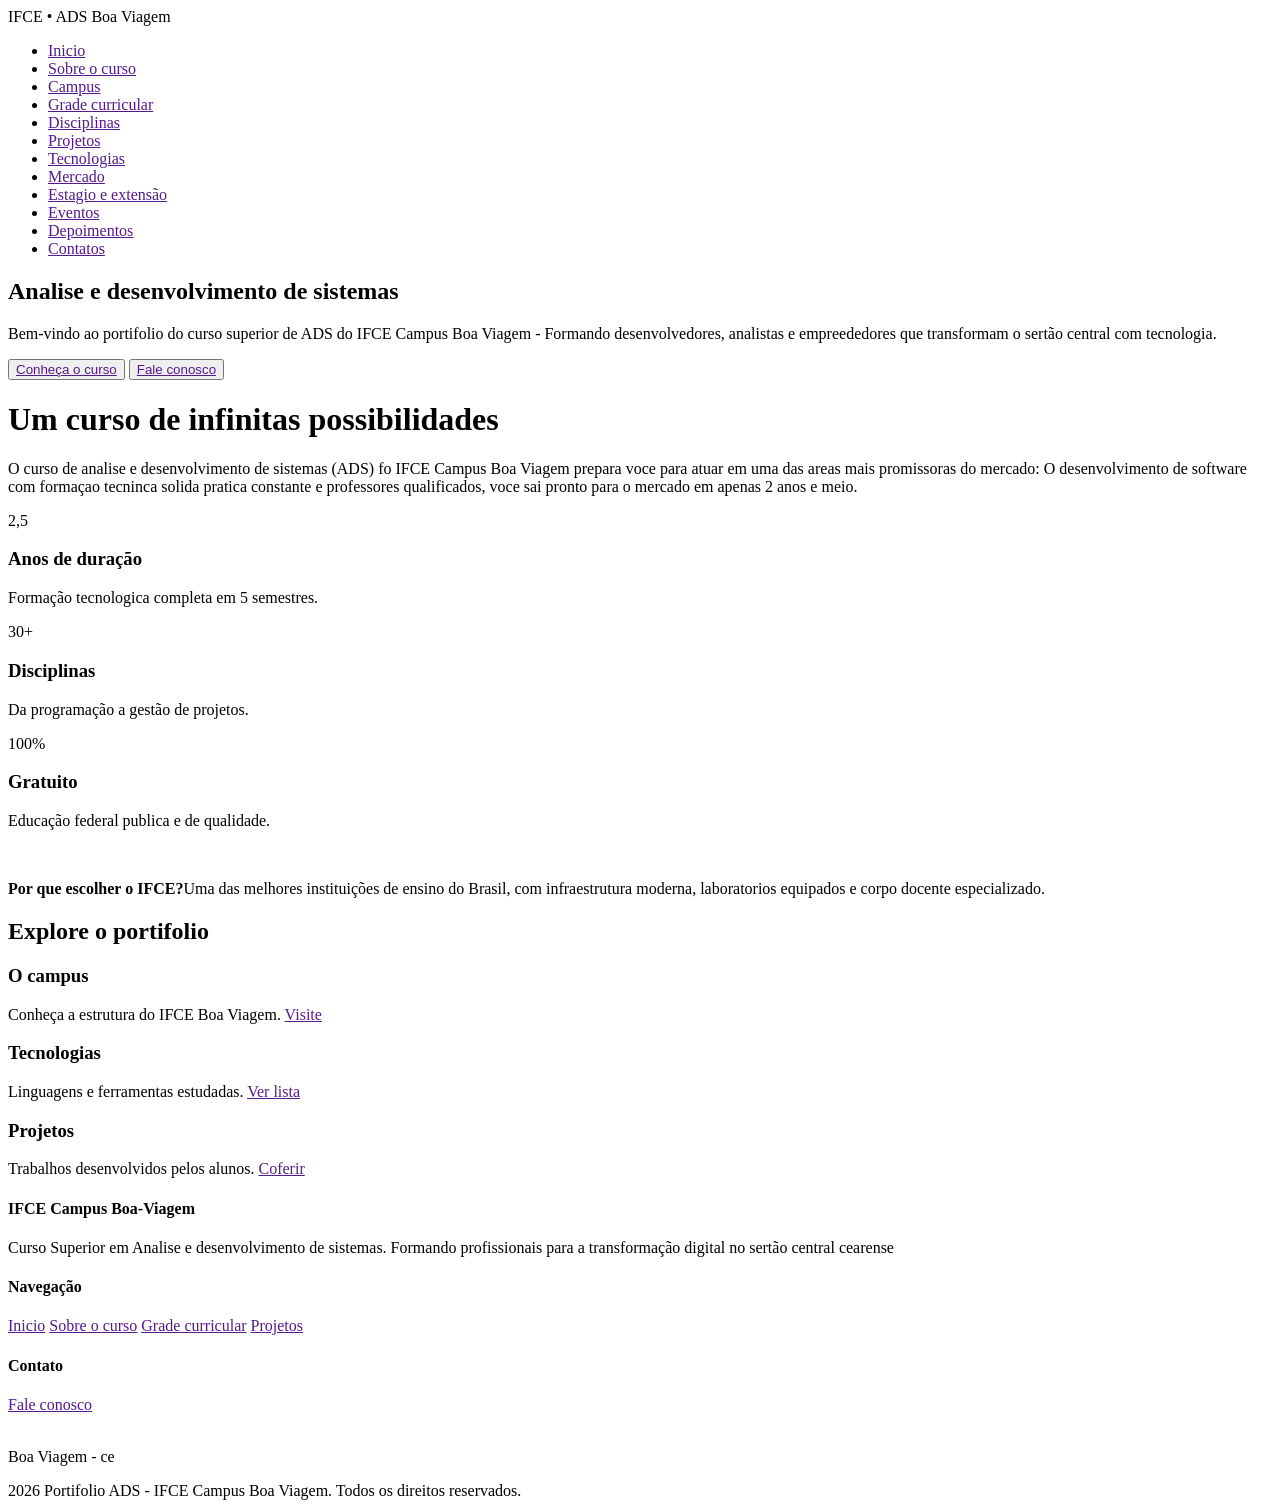
==== index.html @ c997a2b7 "Adiciona site portfolio do curso ADS IFCE Boa Viagem" ====
<!DOCTYPE html>
<html lang="pt-br">
<head>
    <meta charset="UTF-8">
    <meta name="viewport" content="width=device-width, initial-scale=1.0">
    <title>IFCE ADS Boa Viagem - Portfolio do Curso</title>
</head>
<body>
    <header class="cabecalho">
        <div>IFCE <span>•</span> ADS Boa Viagem</div>
        <nav>
            <ul>
                <li><a href="">Inicio</a></li>
                <li><a href="">Sobre o curso</a></li>
                <li><a href="">Campus</a></li>
                <li><a href="">Grade curricular</a></li>
                <li><a href="">Disciplinas</a></li>
                <li><a href="">Projetos</a></li>
                <li><a href="">Tecnologias</a></li>
                <li><a href="">Mercado</a></li>
                <li><a href="">Estagio e extensão</a></li>
                <li><a href="">Eventos</a></li>
                <li><a href="">Depoimentos</a></li>
                <li><a href="">Contatos</a></li>
            </ul>
        </nav>
    </header>

    <section>
        <h1 class="titulo-principal">Analise e desenvolvimento de sistemas</h1>
        <p>Bem-vindo ao portifolio do curso superior de ADS do IFCE Campus Boa Viagem - Formando desenvolvedores, analistas e empreededores que transformam o sertão central com tecnologia.</p>
        <button class="botao-conhecer"><a href="">Conheça o curso</a></button>
        <button class="botao-fale"><a href="">Fale conosco</a></button>
    </section>

    <main>
        <div>
            <h1 class="Titulo">Um curso de infinitas possibilidades</h1>
            <p>O curso de analise e desenvolvimento de sistemas (ADS) fo IFCE Campus Boa Viagem prepara voce para atuar em uma das areas mais promissoras do mercado: O desenvolvimento de software com formaçao tecninca solida pratica constante e professores qualificados, voce sai pronto para o mercado em apenas 2 anos e meio.</p>
            <div class="cartao-principal">
                <div class="cartao"><span class="numero">2,5</span><h3>Anos de duração</h3><p>Formação tecnologica completa em 5 semestres.</p></div>
                <div class="cartao"><span class="numero">30+</span><h3>Disciplinas</h3><p>Da programação a gestão de projetos.</p></div>
                <div class="cartao"><span class="numero">100%</span><h3>Gratuito</h3><p>Educação federal publica e de qualidade.</p></div>
            </div>
            <!--colocar a imagem depois-->
            <img src="" alt="">
            <div class="destaque"><p><strong>Por que escolher o IFCE?</strong>Uma das melhores instituições de ensino do Brasil, com infraestrutura moderna, laboratorios equipados e corpo docente especializado.</p></div>
            <h2>Explore o portifolio</h2>
            <div>
                <div class="cartao"><h3>O campus</h3><p>Conheça a estrutura do IFCE Boa Viagem. <a href="">Visite</a></p></div>
                <div class="cartao"><h3>Tecnologias</h3><p>Linguagens e ferramentas estudadas. <a href="">Ver lista</a></p></div>
                <div class="cartao"><h3>Projetos</h3><p>Trabalhos desenvolvidos pelos alunos. <a href="">Coferir</a></p></div>
            </div>
        </div>
    </main>

    <footer>
        <div>
            <div>
                <h4>IFCE Campus Boa-Viagem</h4>
                <p>Curso Superior em Analise e desenvolvimento de sistemas. Formando profissionais para a transformação digital no sertão central cearense</p>
                <div><h4>Navegação</h4></div>
                <a href="">Inicio</a>
                <a href="">Sobre o curso</a>
                <a href="">Grade curricular</a>
                <a href="">Projetos</a>
            </div>
        
        <div>
            <H4>Contato</H4>
            <a href="">Fale conosco</a>
            <p><br>Boa Viagem - ce</p>
        </div>

        <div>2026 Portifolio ADS - IFCE Campus Boa Viagem. Todos os direitos reservados.</div>
    </footer>
</body>
</html>
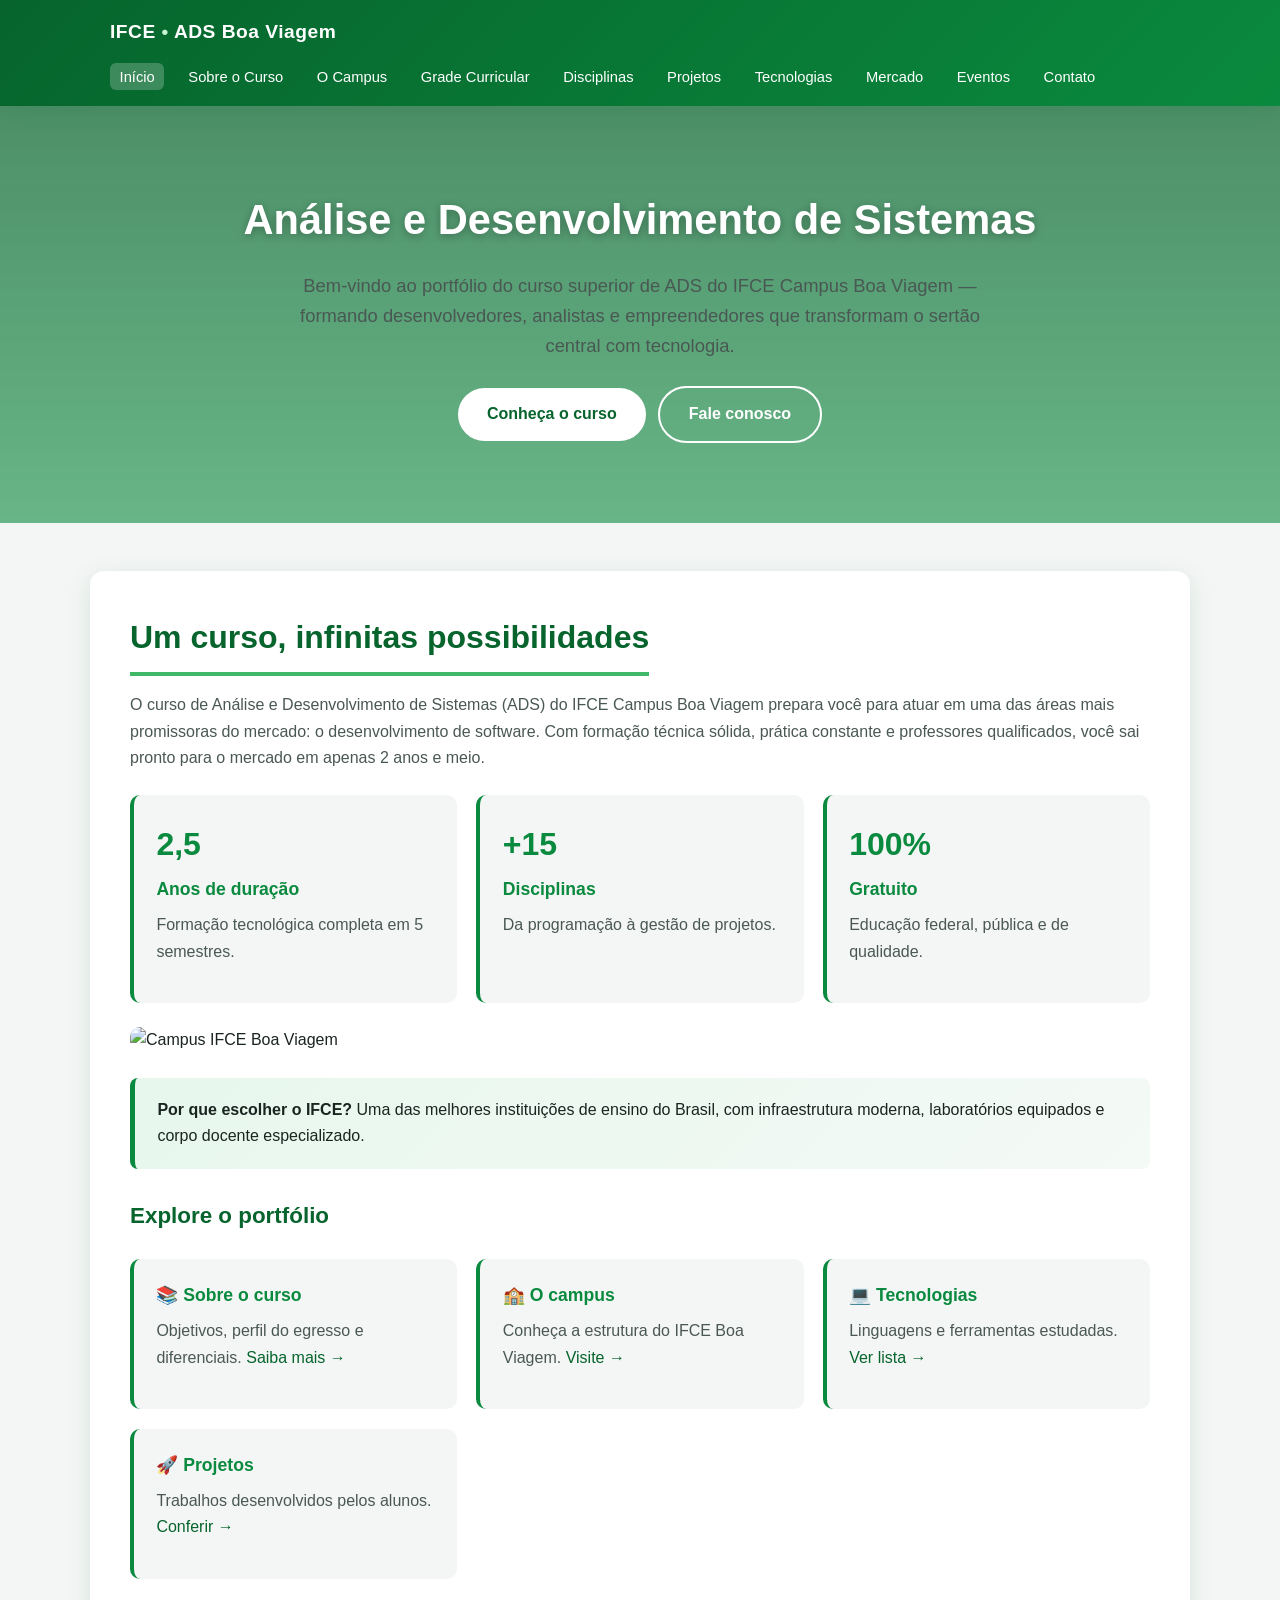
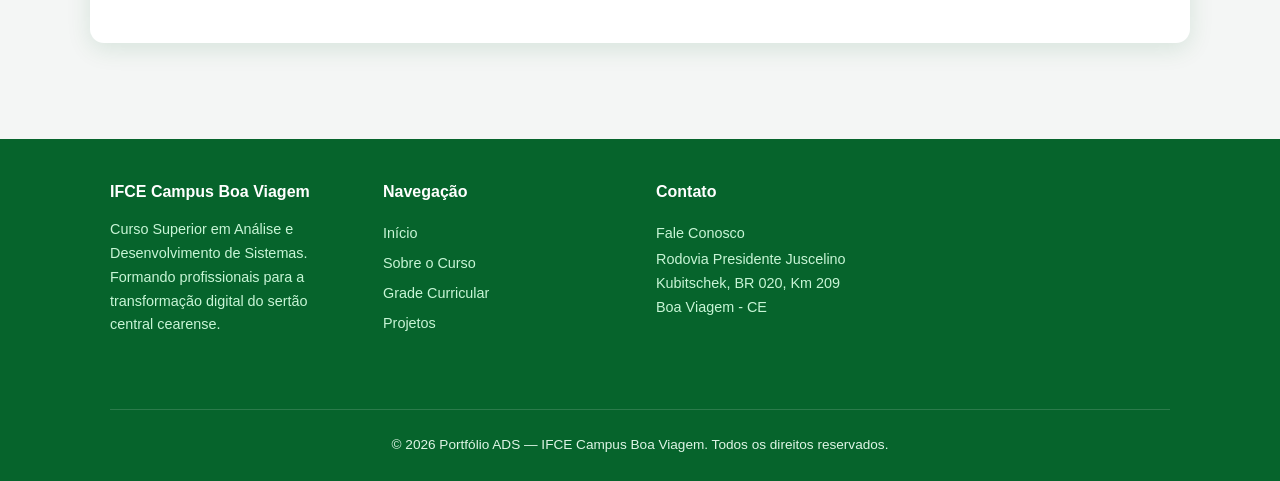
==== commit 430f60d8: "Atualização geral" ====
--- a/index.html
+++ b/index.html
@@ -1,78 +1,171 @@
-<!DOCTYPE html>
-<html lang="pt-br">
-<head>
-    <meta charset="UTF-8">
-    <meta name="viewport" content="width=device-width, initial-scale=1.0">
-    <title>IFCE ADS Boa Viagem - Portfolio do Curso</title>
-</head>
-<body>
-    <header class="cabecalho">
-        <div>IFCE <span>•</span> ADS Boa Viagem</div>
+<!doctype html>
+<html lang="pt-BR">
+  <head>
+    <meta charset="UTF-8" />
+    <meta name="viewport" content="width=device-width,initial-scale=1.0" />
+    <title>Portfólio ADS — IFCE Campus Boa Viagem | ADS IFCE Boa Viagem</title>
+    <meta
+      name="description"
+      content="Portfólio do curso de Análise e Desenvolvimento de Sistemas do IFCE Campus Boa Viagem - Portfólio ADS — IFCE Campus Boa Viagem"
+    />
+    <link rel="stylesheet" href="default.css" />
+  </head>
+  <body>
+    <header class="topo">
+      <div class="container topo-flex">
+        <div class="logo">IFCE <span>•</span> ADS Boa Viagem</div>
         <nav>
-            <ul>
-                <li><a href="">Inicio</a></li>
-                <li><a href="">Sobre o curso</a></li>
-                <li><a href="">Campus</a></li>
-                <li><a href="">Grade curricular</a></li>
-                <li><a href="">Disciplinas</a></li>
-                <li><a href="">Projetos</a></li>
-                <li><a href="">Tecnologias</a></li>
-                <li><a href="">Mercado</a></li>
-                <li><a href="">Estagio e extensão</a></li>
-                <li><a href="">Eventos</a></li>
-                <li><a href="">Depoimentos</a></li>
-                <li><a href="">Contatos</a></li>
-            </ul>
+          <ul>
+            <li>
+              <a href="index.html" data-page="index.html" class="ativo"
+                >Início</a
+              >
+            </li>
+            <li>
+              <a href="sobre.html" data-page="sobre.html">Sobre o Curso</a>
+            </li>
+            <li><a href="campus.html" data-page="campus.html">O Campus</a></li>
+            <li>
+              <a href="grade.html" data-page="grade.html">Grade Curricular</a>
+            </li>
+            <li>
+              <a href="disciplinas.html" data-page="disciplinas.html"
+                >Disciplinas</a
+              >
+            </li>
+            <li>
+              <a href="projetos.html" data-page="projetos.html">Projetos</a>
+            </li>
+            <li>
+              <a href="tecnologias.html" data-page="tecnologias.html"
+                >Tecnologias</a
+              >
+            </li>
+            <li><a href="mercado.html" data-page="mercado.html">Mercado</a></li>
+
+            <li><a href="eventos.html" data-page="eventos.html">Eventos</a></li>
+
+            <li><a href="contato.html" data-page="contato.html">Contato</a></li>
+          </ul>
         </nav>
+      </div>
     </header>
 
-    <section>
-        <h1 class="titulo-principal">Analise e desenvolvimento de sistemas</h1>
-        <p>Bem-vindo ao portifolio do curso superior de ADS do IFCE Campus Boa Viagem - Formando desenvolvedores, analistas e empreededores que transformam o sertão central com tecnologia.</p>
-        <button class="botao-conhecer"><a href="">Conheça o curso</a></button>
-        <button class="botao-fale"><a href="">Fale conosco</a></button>
+    <section class="hero">
+      <h1>Análise e Desenvolvimento de Sistemas</h1>
+      <p>
+        Bem-vindo ao portfólio do curso superior de ADS do IFCE Campus Boa
+        Viagem — formando desenvolvedores, analistas e empreendedores que
+        transformam o sertão central com tecnologia.
+      </p>
+      <a href="sobre.html" class="btn">Conheça o curso</a>
+      <a href="contato.html" class="btn btn-outline" style="margin-left: 0.5rem"
+        >Fale conosco</a
+      >
     </section>
-
     <main>
-        <div>
-            <h1 class="Titulo">Um curso de infinitas possibilidades</h1>
-            <p>O curso de analise e desenvolvimento de sistemas (ADS) fo IFCE Campus Boa Viagem prepara voce para atuar em uma das areas mais promissoras do mercado: O desenvolvimento de software com formaçao tecninca solida pratica constante e professores qualificados, voce sai pronto para o mercado em apenas 2 anos e meio.</p>
-            <div class="cartao-principal">
-                <div class="cartao"><span class="numero">2,5</span><h3>Anos de duração</h3><p>Formação tecnologica completa em 5 semestres.</p></div>
-                <div class="cartao"><span class="numero">30+</span><h3>Disciplinas</h3><p>Da programação a gestão de projetos.</p></div>
-                <div class="cartao"><span class="numero">100%</span><h3>Gratuito</h3><p>Educação federal publica e de qualidade.</p></div>
-            </div>
-            <!--colocar a imagem depois-->
-            <img src="" alt="">
-            <div class="destaque"><p><strong>Por que escolher o IFCE?</strong>Uma das melhores instituições de ensino do Brasil, com infraestrutura moderna, laboratorios equipados e corpo docente especializado.</p></div>
-            <h2>Explore o portifolio</h2>
-            <div>
-                <div class="cartao"><h3>O campus</h3><p>Conheça a estrutura do IFCE Boa Viagem. <a href="">Visite</a></p></div>
-                <div class="cartao"><h3>Tecnologias</h3><p>Linguagens e ferramentas estudadas. <a href="">Ver lista</a></p></div>
-                <div class="cartao"><h3>Projetos</h3><p>Trabalhos desenvolvidos pelos alunos. <a href="">Coferir</a></p></div>
-            </div>
-        </div>
-    </main>
-
-    <footer>
-        <div>
-            <div>
-                <h4>IFCE Campus Boa-Viagem</h4>
-                <p>Curso Superior em Analise e desenvolvimento de sistemas. Formando profissionais para a transformação digital no sertão central cearense</p>
-                <div><h4>Navegação</h4></div>
-                <a href="">Inicio</a>
-                <a href="">Sobre o curso</a>
-                <a href="">Grade curricular</a>
-                <a href="">Projetos</a>
-            </div>
-        
-        <div>
-            <H4>Contato</H4>
-            <a href="">Fale conosco</a>
-            <p><br>Boa Viagem - ce</p>
+      <div class="container">
+        <h1 class="titulo">Um curso, infinitas possibilidades</h1>
+        <p>
+          O curso de Análise e Desenvolvimento de Sistemas (ADS) do IFCE Campus
+          Boa Viagem prepara você para atuar em uma das áreas mais promissoras
+          do mercado: o desenvolvimento de software. Com formação técnica
+          sólida, prática constante e professores qualificados, você sai pronto
+          para o mercado em apenas 2 anos e meio.
+        </p>
+        <div class="grid grid-3">
+          <div class="card">
+            <span class="num">2,5</span>
+            <h3>Anos de duração</h3>
+            <p>Formação tecnológica completa em 5 semestres.</p>
+          </div>
+          <div class="card">
+            <span class="num">+15</span>
+            <h3>Disciplinas</h3>
+            <p>Da programação à gestão de projetos.</p>
+          </div>
+          <div class="card">
+            <span class="num">100%</span>
+            <h3>Gratuito</h3>
+            <p>Educação federal, pública e de qualidade.</p>
+          </div>
         </div>
 
-        <div>2026 Portifolio ADS - IFCE Campus Boa Viagem. Todos os direitos reservados.</div>
+        <img
+          src="img/campus.jpg"
+          alt="Campus IFCE Boa Viagem"
+          class="img-destaque"
+        />
+        <div class="destaque">
+          <p>
+            <strong>Por que escolher o IFCE?</strong> Uma das melhores
+            instituições de ensino do Brasil, com infraestrutura moderna,
+            laboratórios equipados e corpo docente especializado.
+          </p>
+        </div>
+        <h2>Explore o portfólio</h2>
+        <div class="grid grid-2">
+          <div class="card">
+            <h3>📚 Sobre o curso</h3>
+            <p>
+              Objetivos, perfil do egresso e diferenciais.
+              <a href="sobre.html">Saiba mais →</a>
+            </p>
+          </div>
+          <div class="card">
+            <h3>🏫 O campus</h3>
+            <p>
+              Conheça a estrutura do IFCE Boa Viagem.
+              <a href="campus.html">Visite →</a>
+            </p>
+          </div>
+          <div class="card">
+            <h3>💻 Tecnologias</h3>
+            <p>
+              Linguagens e ferramentas estudadas.
+              <a href="tecnologias.html">Ver lista →</a>
+            </p>
+          </div>
+          <div class="card">
+            <h3>🚀 Projetos</h3>
+            <p>
+              Trabalhos desenvolvidos pelos alunos.
+              <a href="projetos.html">Conferir →</a>
+            </p>
+          </div>
+        </div>
+      </div>
+    </main>
+    <footer>
+      <div class="container">
+        <div>
+          <h4>IFCE Campus Boa Viagem</h4>
+          <p style="color: #c8f5d6; font-size: 0.9rem">
+            Curso Superior em Análise e Desenvolvimento de Sistemas. Formando
+            profissionais para a transformação digital do sertão central
+            cearense.
+          </p>
+        </div>
+        <div>
+          <h4>Navegação</h4>
+          <a href="index.html">Início</a>
+          <a href="sobre.html">Sobre o Curso</a>
+          <a href="grade.html">Grade Curricular</a>
+          <a href="projetos.html">Projetos</a>
+        </div>
+        <div>
+          <h4>Contato</h4>
+          <a href="contato.html">Fale Conosco</a>
+          <p style="color: #c8f5d6; font-size: 0.9rem">
+            Rodovia Presidente Juscelino Kubitschek, BR 020, Km 209<br />Boa
+            Viagem - CE
+          </p>
+        </div>
+        <div class="copy">
+          © 2026 Portfólio ADS — IFCE Campus Boa Viagem. Todos os direitos
+          reservados.
+        </div>
+      </div>
     </footer>
-</body>
-</html>+  </body>
+</html>
--- a/default.css
+++ b/default.css
@@ -0,0 +1,477 @@
+/* ============================================
+   🌿 PORTFÓLIO ADS IFCE — ESTILOS GLOBAIS
+   ============================================ */
+
+/* ----- CORES (variáveis) ----- */
+:root {
+  --verde: #0a8a3e;
+  --verde-escuro: #06642c;
+  --verde-claro: #3fb968;
+  --branco: #ffffff;
+  --cinza: #f4f6f5;
+  --cinza-2: #e6ebe7;
+  --texto: #1a2421;
+  --texto-suave: #4a5853;
+  --sombra: 0 6px 24px rgba(6, 100, 44, 0.12);
+}
+
+/* ----- RESET BÁSICO ----- */
+* {
+  box-sizing: border-box;
+  margin: 0;
+  padding: 0;
+}
+
+html {
+  scroll-behavior: smooth;
+}
+
+body {
+  font-family: "Segoe UI", Tahoma, Arial, sans-serif;
+  color: var(--texto);
+  background: var(--cinza);
+  line-height: 1.65;
+}
+
+a {
+  color: var(--verde-escuro);
+  text-decoration: none;
+}
+
+a:hover {
+  text-decoration: underline;
+}
+
+img {
+  max-width: 100%;
+  display: block;
+}
+
+/* ============================================
+   HEADER (topo)
+   ============================================ */
+
+header.topo {
+  background: linear-gradient(135deg, var(--verde-escuro), var(--verde));
+  color: #fff;
+  padding: 1rem 0;
+  box-shadow: var(--sombra);
+  position: sticky;
+  top: 0;
+  z-index: 50;
+}
+
+.container {
+  max-width: 1100px;
+  margin: 0 auto;
+  padding: 0 1.25rem;
+}
+
+.topo-flex {
+  display: flex;
+  justify-content: space-between;
+  align-items: center;
+  flex-wrap: wrap;
+  gap: 1rem;
+}
+
+.logo {
+  font-weight: 700;
+  font-size: 1.2rem;
+  letter-spacing: 0.5px;
+}
+
+.logo span {
+  color: #c8f5d6;
+}
+
+nav ul {
+  display: flex;
+  flex-wrap: wrap;
+  gap: 0.25rem 0.9rem;
+  list-style: none;
+}
+
+nav a {
+  color: #fff;
+  font-size: 0.92rem;
+  padding: 0.35rem 0.6rem;
+  border-radius: 6px;
+  transition: background 0.2s;
+}
+
+nav a:hover {
+  background: rgba(255, 255, 255, 0.15);
+  text-decoration: none;
+}
+
+nav a.ativo {
+  background: rgba(255, 255, 255, 0.22);
+}
+
+/* ============================================
+   HERO (seção de destaque no topo)
+   ============================================ */
+
+.hero {
+  background:
+    linear-gradient(rgba(6, 100, 44, 0.7), rgba(10, 138, 62, 0.6)),
+    url("../img/hero.jpg") center / cover;
+  color: #fff;
+  padding: 5rem 1rem;
+  text-align: center;
+}
+
+.hero h1 {
+  font-size: 2.6rem;
+  margin-bottom: 1rem;
+  text-shadow: 0 2px 8px rgba(0, 0, 0, 0.3);
+}
+
+.hero p {
+  font-size: 1.15rem;
+  max-width: 720px;
+  margin: 0 auto 1.5rem;
+}
+
+.btn {
+  display: inline-block;
+  background: #fff;
+  color: var(--verde-escuro);
+  padding: 0.85rem 1.8rem;
+  border-radius: 30px;
+  font-weight: 600;
+  transition:
+    transform 0.2s,
+    box-shadow 0.2s;
+}
+
+.btn:hover {
+  transform: translateY(-2px);
+  box-shadow: 0 8px 20px rgba(0, 0, 0, 0.2);
+  text-decoration: none;
+}
+
+.btn-outline {
+  background: transparent;
+  color: #fff;
+  border: 2px solid #fff;
+}
+
+/* ============================================
+   CONTEÚDO PRINCIPAL
+   ============================================ */
+
+main {
+  padding: 3rem 0;
+  min-height: 60vh;
+}
+
+main .container {
+  background: #fff;
+  padding: 2.5rem;
+  border-radius: 14px;
+  box-shadow: var(--sombra);
+}
+
+h1.titulo {
+  color: var(--verde-escuro);
+  font-size: 2rem;
+  margin-bottom: 1rem;
+  border-bottom: 4px solid var(--verde-claro);
+  padding-bottom: 0.5rem;
+  display: inline-block;
+}
+
+h2 {
+  color: var(--verde-escuro);
+  margin: 1.8rem 0 0.8rem;
+  font-size: 1.4rem;
+}
+
+h3 {
+  color: var(--verde);
+  margin: 1.2rem 0 0.5rem;
+  font-size: 1.1rem;
+}
+
+p {
+  margin-bottom: 1rem;
+  color: var(--texto-suave);
+}
+
+ul.lista,
+ol.lista {
+  margin: 1rem 0 1.2rem 1.5rem;
+}
+
+ul.lista li,
+ol.lista li {
+  margin-bottom: 0.5rem;
+  color: var(--texto-suave);
+}
+
+/* ============================================
+   GRID DE CARDS
+   ============================================ */
+
+.grid {
+  display: grid;
+  gap: 1.2rem;
+  margin: 1.5rem 0;
+}
+
+.grid-2 {
+  grid-template-columns: repeat(auto-fit, minmax(260px, 1fr));
+}
+
+.grid-3 {
+  grid-template-columns: repeat(auto-fit, minmax(220px, 1fr));
+}
+
+/*
+   💡 CARD
+   Cada card tem:
+   - fundo cinza claro
+   - borda verde na esquerda (destaque)
+   - cantos arredondados
+   - elevação suave ao passar o mouse
+*/
+
+.card {
+  background: var(--cinza);
+  padding: 1.4rem;
+  border-radius: 10px;
+  border-left: 4px solid var(--verde);
+  transition:
+    transform 0.2s,
+    box-shadow 0.2s;
+}
+
+.card:hover {
+  transform: translateY(-4px);
+  box-shadow: var(--sombra);
+}
+
+.card h3 {
+  margin-top: 0;
+}
+
+/* Número grande dentro do card (ex: estatísticas) */
+.card .num {
+  font-size: 2rem;
+  font-weight: 700;
+  color: var(--verde);
+  display: block;
+  margin-bottom: 0.3rem;
+}
+
+/* ============================================
+   TABELA
+   ============================================ */
+
+table {
+  width: 100%;
+  border-collapse: collapse;
+  margin: 1.5rem 0;
+  background: #fff;
+  border-radius: 8px;
+  overflow: hidden;
+  box-shadow: 0 2px 6px rgba(0, 0, 0, 0.05);
+}
+
+th {
+  background: var(--verde-escuro);
+  color: #fff;
+  padding: 0.85rem;
+  text-align: left;
+}
+
+td {
+  padding: 0.75rem 0.85rem;
+  border-bottom: 1px solid var(--cinza-2);
+}
+
+/* linhas pares com fundo diferente */
+tr:nth-child(even) td {
+  background: var(--cinza);
+}
+
+/* ============================================
+   DESTAQUE (caixa de aviso / info)
+   ============================================ */
+
+.destaque {
+  background: linear-gradient(135deg, #e7f7ed, #f4faf6);
+  border-left: 5px solid var(--verde);
+  padding: 1.2rem 1.4rem;
+  border-radius: 8px;
+  margin: 1.5rem 0;
+}
+
+.destaque p {
+  margin: 0;
+  color: var(--texto);
+}
+
+/* ============================================
+   IMAGEM DE DESTAQUE
+   ============================================ */
+
+.img-destaque {
+  width: 100%;
+  max-height: 360px;
+  object-fit: cover;
+  border-radius: 10px;
+  margin: 1.2rem 0;
+}
+
+/* ============================================
+   FORMULÁRIO
+   ============================================ */
+
+form {
+  display: grid;
+  gap: 1rem;
+  max-width: 560px;
+}
+
+label {
+  font-weight: 600;
+  color: var(--verde-escuro);
+}
+
+input,
+textarea,
+select {
+  width: 100%;
+  padding: 0.75rem;
+  border: 1.5px solid var(--cinza-2);
+  border-radius: 8px;
+  font: inherit;
+  background: #fff;
+}
+
+input:focus,
+textarea:focus,
+select:focus {
+  outline: none;
+  border-color: var(--verde);
+}
+
+button {
+  background: var(--verde);
+  color: #fff;
+  border: none;
+  padding: 0.85rem 2rem;
+  border-radius: 30px;
+  font-weight: 600;
+  cursor: pointer;
+  font-size: 1rem;
+}
+
+button:hover {
+  background: var(--verde-escuro);
+}
+
+/* ============================================
+   TIMELINE (linha do tempo)
+   ============================================ */
+
+.timeline {
+  position: relative;
+  padding-left: 2rem;
+  margin: 1.5rem 0;
+}
+
+/* linha vertical */
+.timeline::before {
+  content: "";
+  position: absolute;
+  left: 0.5rem;
+  top: 0;
+  bottom: 0;
+  width: 3px;
+  background: var(--verde-claro);
+}
+
+.timeline-item {
+  position: relative;
+  margin-bottom: 1.5rem;
+  padding-left: 1rem;
+}
+
+/* bolinha na linha do tempo */
+.timeline-item::before {
+  content: "";
+  position: absolute;
+  left: -1.65rem;
+  top: 0.4rem;
+  width: 14px;
+  height: 14px;
+  background: var(--verde);
+  border-radius: 50%;
+  border: 3px solid #fff;
+  box-shadow: 0 0 0 2px var(--verde);
+}
+
+.timeline-item strong {
+  color: var(--verde-escuro);
+}
+
+/* ============================================
+   FOOTER (rodapé)
+   ============================================ */
+
+footer {
+  background: var(--verde-escuro);
+  color: #dff5e6;
+  padding: 2.5rem 1rem 1.5rem;
+  margin-top: 3rem;
+}
+
+footer .container {
+  display: grid;
+  grid-template-columns: repeat(auto-fit, minmax(220px, 1fr));
+  gap: 2rem;
+}
+
+footer h4 {
+  color: #fff;
+  margin-bottom: 0.8rem;
+  font-size: 1rem;
+}
+
+footer a {
+  color: #c8f5d6;
+  display: block;
+  padding: 0.2rem 0;
+  font-size: 0.9rem;
+}
+
+footer .copy {
+  text-align: center;
+  padding-top: 1.5rem;
+  margin-top: 1.5rem;
+  border-top: 1px solid rgba(255, 255, 255, 0.15);
+  font-size: 0.85rem;
+  grid-column: 1 / -1;
+}
+
+/* ============================================
+   RESPONSIVO (tela pequena)
+   ============================================ */
+
+@media (max-width: 640px) {
+  .hero h1 {
+    font-size: 1.9rem;
+  }
+
+  main .container {
+    padding: 1.5rem;
+  }
+
+  nav ul {
+    justify-content: center;
+  }
+}
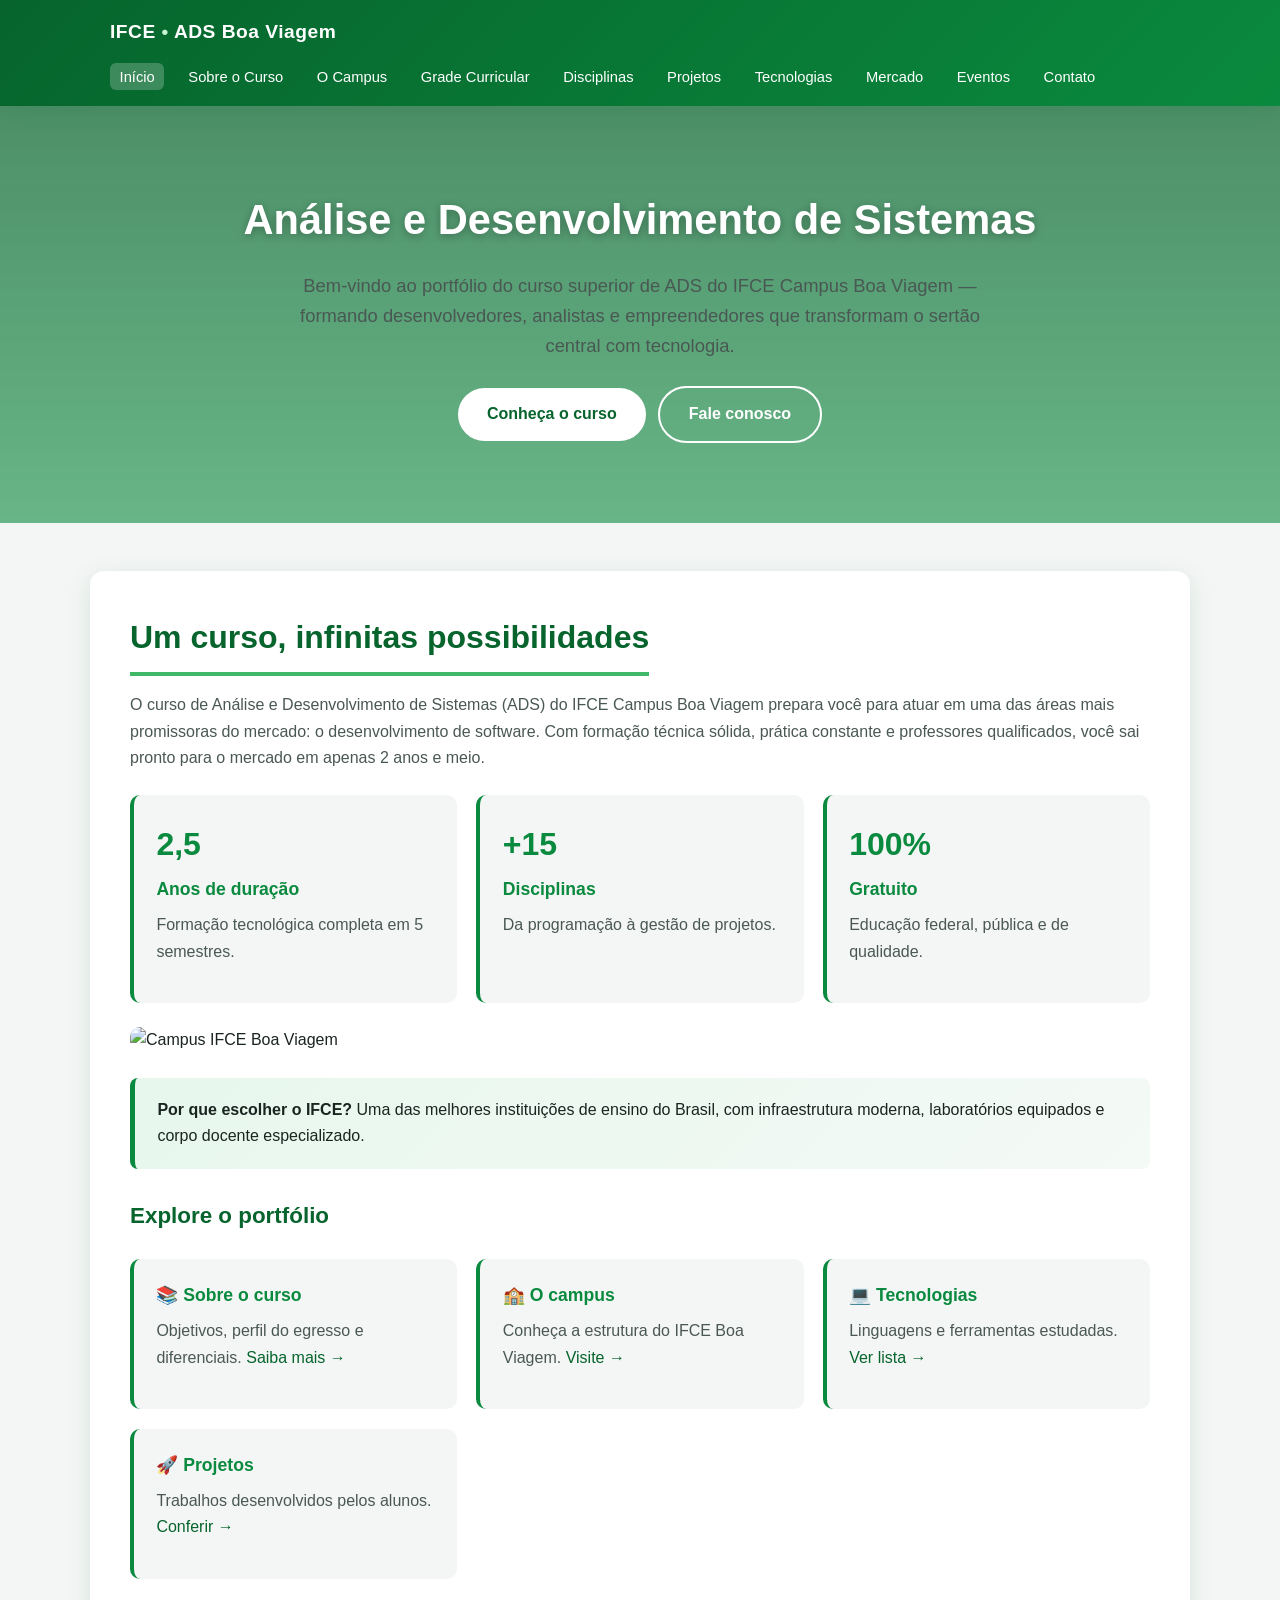
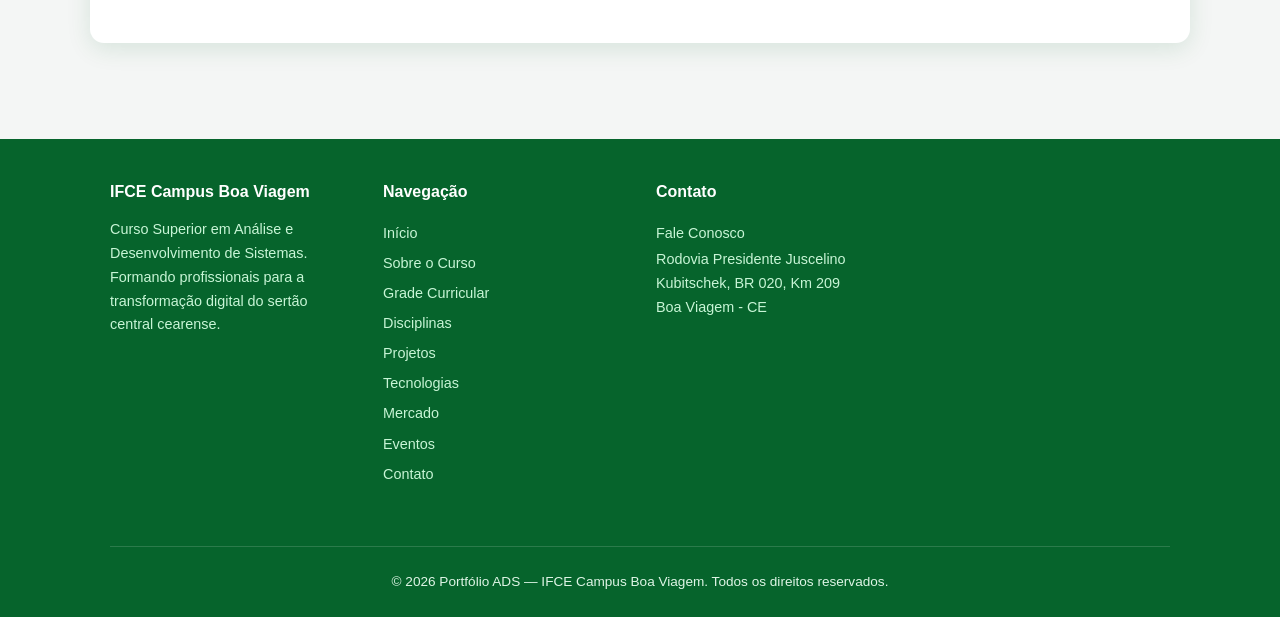
==== commit 36abc612: "Padroniza páginas grade.html e tecnologias.html (layout, classes, footer) e completa footer com toda" ====
--- a/index.html
+++ b/index.html
@@ -151,7 +151,12 @@
           <a href="index.html">Início</a>
           <a href="sobre.html">Sobre o Curso</a>
           <a href="grade.html">Grade Curricular</a>
+          <a href="disciplinas.html">Disciplinas</a>
           <a href="projetos.html">Projetos</a>
+          <a href="tecnologias.html">Tecnologias</a>
+          <a href="mercado.html">Mercado</a>
+          <a href="eventos.html">Eventos</a>
+          <a href="contato.html">Contato</a>
         </div>
         <div>
           <h4>Contato</h4>
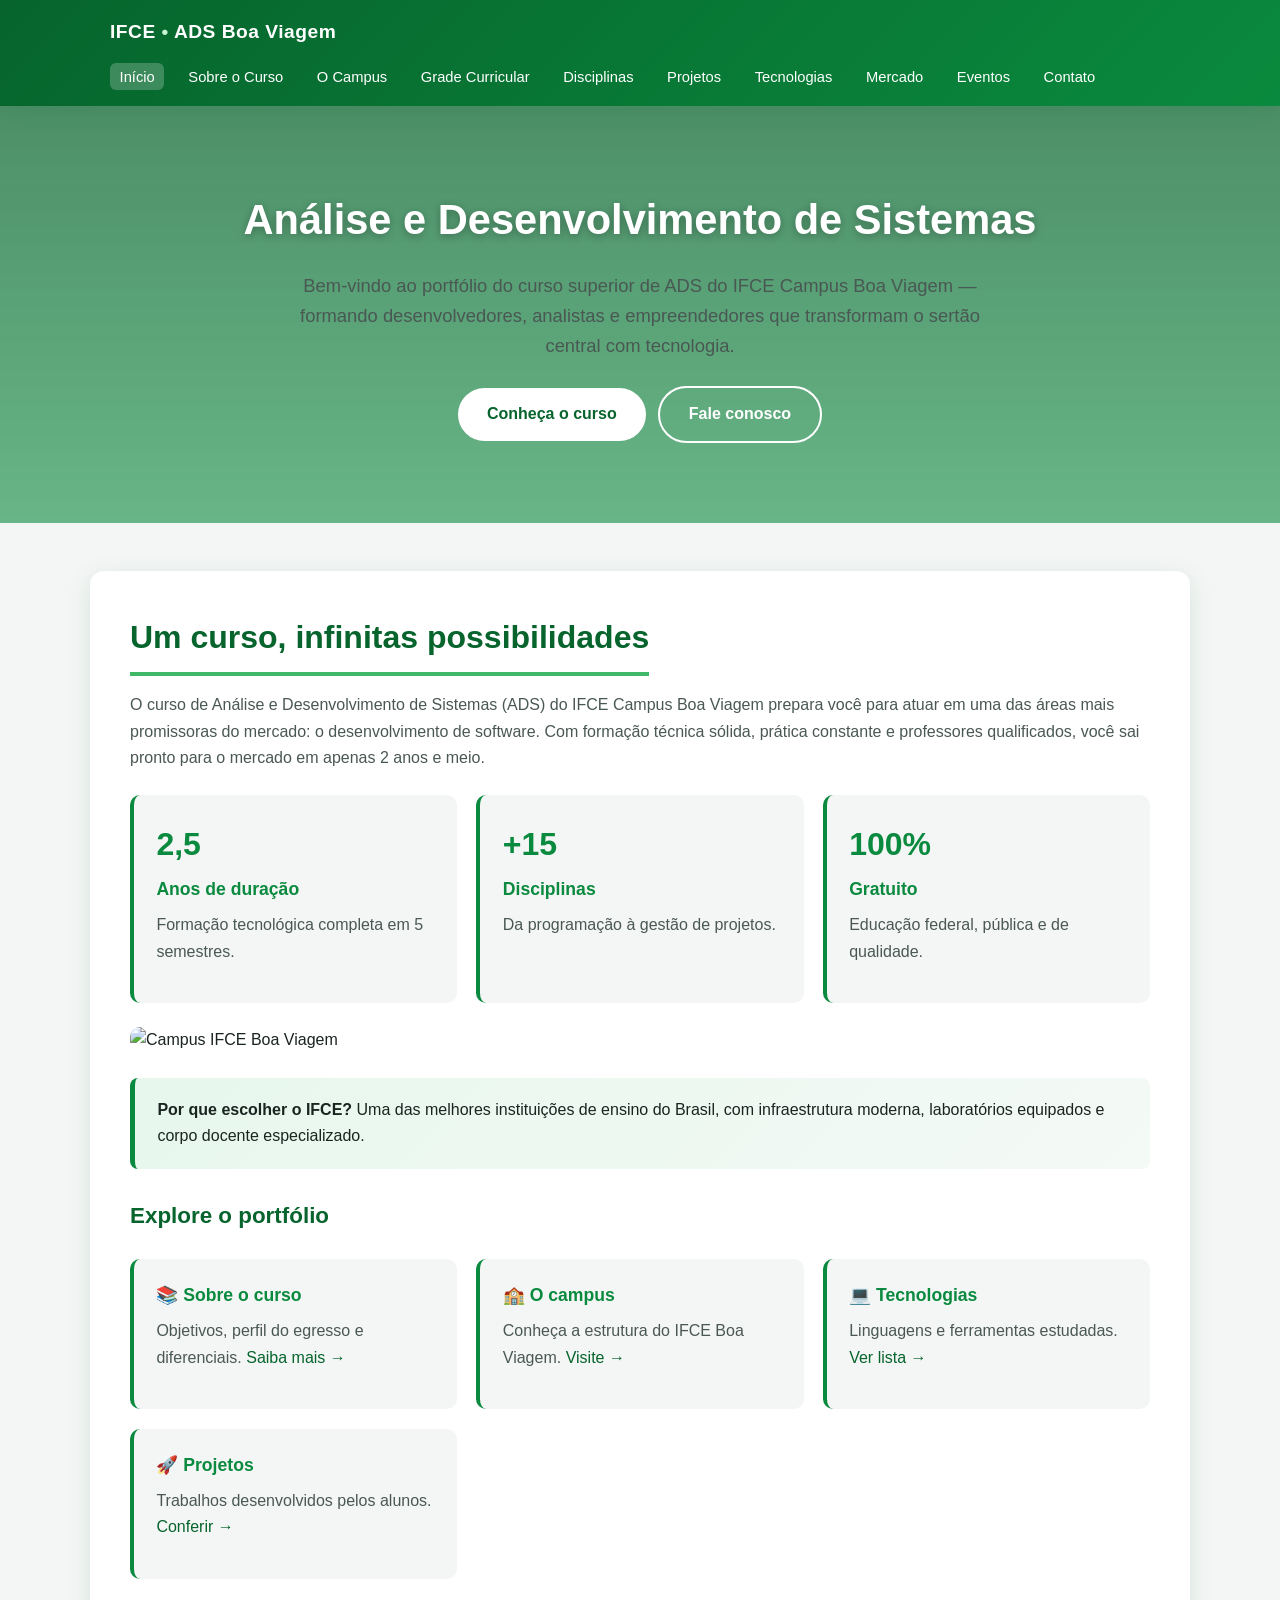
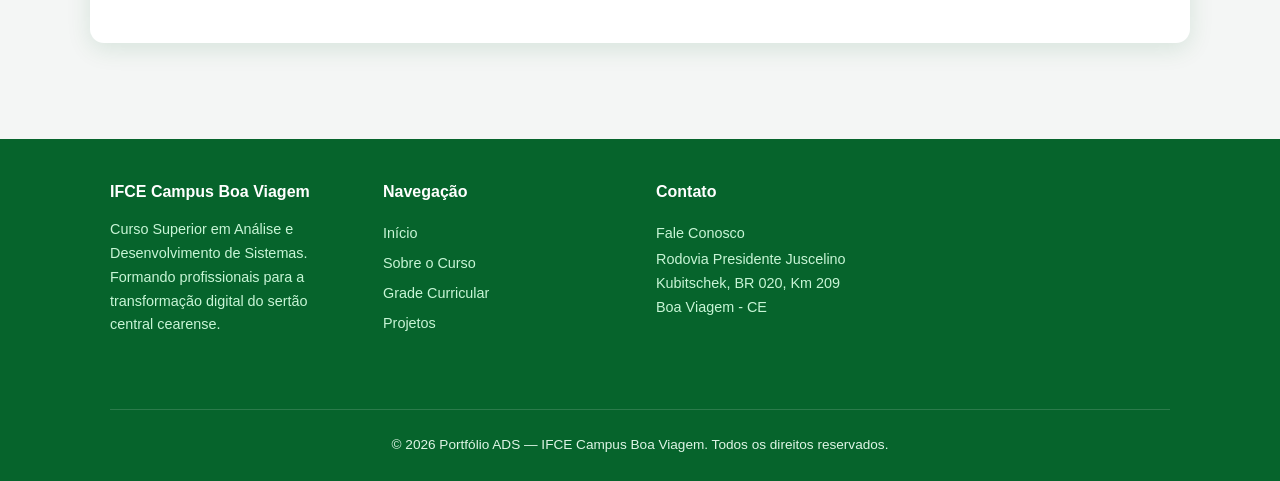
==== commit 0de974a5: "Padroniza footer: apenas Início, Sobre, Grade e Projetos em todas as páginas" ====
--- a/index.html
+++ b/index.html
@@ -151,12 +151,7 @@
           <a href="index.html">Início</a>
           <a href="sobre.html">Sobre o Curso</a>
           <a href="grade.html">Grade Curricular</a>
-          <a href="disciplinas.html">Disciplinas</a>
           <a href="projetos.html">Projetos</a>
-          <a href="tecnologias.html">Tecnologias</a>
-          <a href="mercado.html">Mercado</a>
-          <a href="eventos.html">Eventos</a>
-          <a href="contato.html">Contato</a>
         </div>
         <div>
           <h4>Contato</h4>
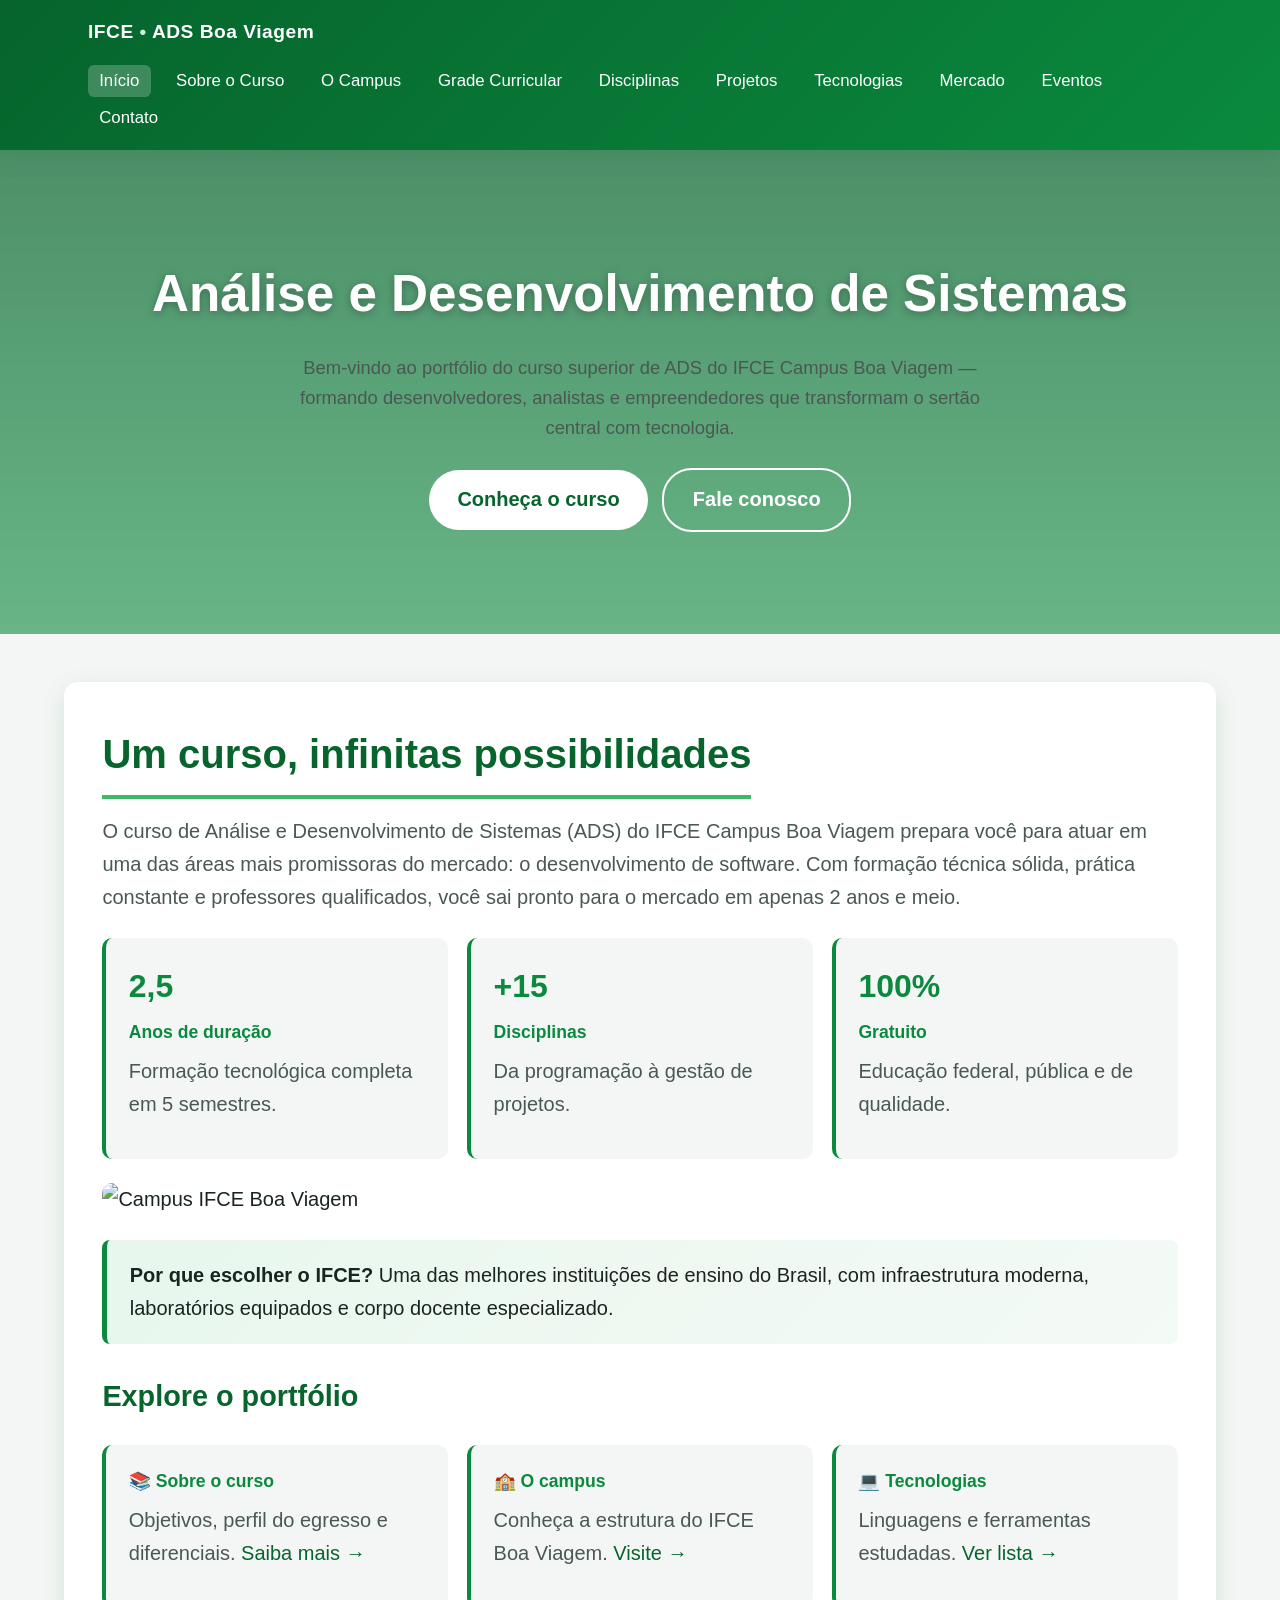
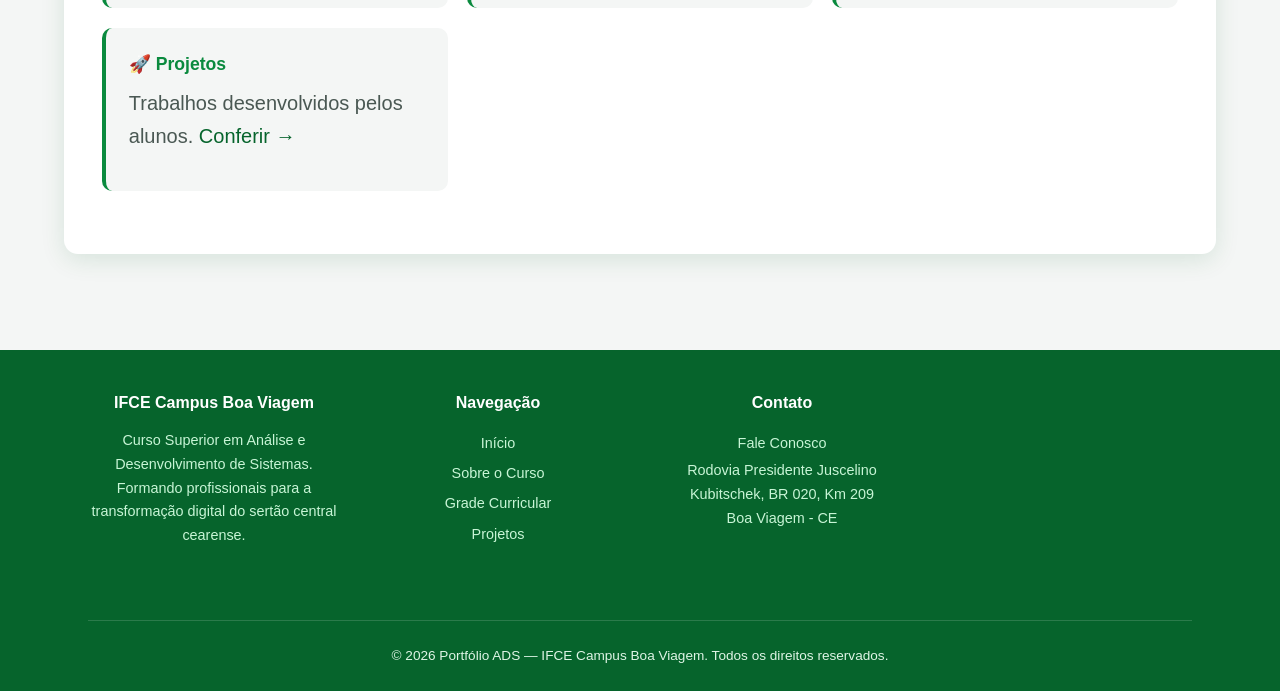
==== commit 78e0f761: "Aumenta tamanho (body 1.25rem, container 90vw, títulos maiores), centraliza footer, padroniza titles" ====
--- a/index.html
+++ b/index.html
@@ -3,7 +3,7 @@
   <head>
     <meta charset="UTF-8" />
     <meta name="viewport" content="width=device-width,initial-scale=1.0" />
-    <title>Portfólio ADS — IFCE Campus Boa Viagem | ADS IFCE Boa Viagem</title>
+    <title>Portfólio ADS — IFCE Campus Boa Viagem</title>
     <meta
       name="description"
       content="Portfólio do curso de Análise e Desenvolvimento de Sistemas do IFCE Campus Boa Viagem - Portfólio ADS — IFCE Campus Boa Viagem"
--- a/default.css
+++ b/default.css
@@ -28,6 +28,7 @@
 
 body {
   font-family: "Segoe UI", Tahoma, Arial, sans-serif;
+  font-size: 1.25rem;
   color: var(--texto);
   background: var(--cinza);
   line-height: 1.65;
@@ -62,9 +63,15 @@
 }
 
 .container {
-  max-width: 1100px;
+  max-width: 90vw;
   margin: 0 auto;
-  padding: 0 1.25rem;
+  padding: 0 1.5rem;
+}
+
+@media (min-width: 2000px) {
+  .container {
+    max-width: 1800px;
+  }
 }
 
 .topo-flex {
@@ -94,8 +101,8 @@
 
 nav a {
   color: #fff;
-  font-size: 0.92rem;
-  padding: 0.35rem 0.6rem;
+  font-size: 1.05rem;
+  padding: 0.4rem 0.7rem;
   border-radius: 6px;
   transition: background 0.2s;
 }
@@ -118,12 +125,12 @@
     linear-gradient(rgba(6, 100, 44, 0.7), rgba(10, 138, 62, 0.6)),
     url("../img/hero.jpg") center / cover;
   color: #fff;
-  padding: 5rem 1rem;
+  padding: clamp(3rem, 8vw, 7rem) 1rem;
   text-align: center;
 }
 
 .hero h1 {
-  font-size: 2.6rem;
+  font-size: clamp(1.8rem, 4vw, 3.2rem);
   margin-bottom: 1rem;
   text-shadow: 0 2px 8px rgba(0, 0, 0, 0.3);
 }
@@ -169,14 +176,14 @@
 
 main .container {
   background: #fff;
-  padding: 2.5rem;
+  padding: clamp(1.2rem, 3vw, 3rem);
   border-radius: 14px;
   box-shadow: var(--sombra);
 }
 
 h1.titulo {
   color: var(--verde-escuro);
-  font-size: 2rem;
+  font-size: 2.5rem;
   margin-bottom: 1rem;
   border-bottom: 4px solid var(--verde-claro);
   padding-bottom: 0.5rem;
@@ -186,7 +193,7 @@
 h2 {
   color: var(--verde-escuro);
   margin: 1.8rem 0 0.8rem;
-  font-size: 1.4rem;
+  font-size: 1.8rem;
 }
 
 h3 {
@@ -431,6 +438,7 @@
 }
 
 footer .container {
+  text-align: center;
   display: grid;
   grid-template-columns: repeat(auto-fit, minmax(220px, 1fr));
   gap: 2rem;
@@ -462,16 +470,28 @@
    RESPONSIVO (tela pequena)
    ============================================ */
 
+@media (min-width: 1600px) {
+  .container {
+    max-width: 1600px;
+  }
+}
+
 @media (max-width: 640px) {
   .hero h1 {
-    font-size: 1.9rem;
+    font-size: 1.5rem;
   }
 
   main .container {
-    padding: 1.5rem;
+    padding: 1.2rem;
+    border-radius: 10px;
   }
 
   nav ul {
     justify-content: center;
-  }
-}
+    gap: 0.2rem 0.6rem;
+  }
+
+  h1.titulo {
+    font-size: 1.5rem;
+  }
+}
